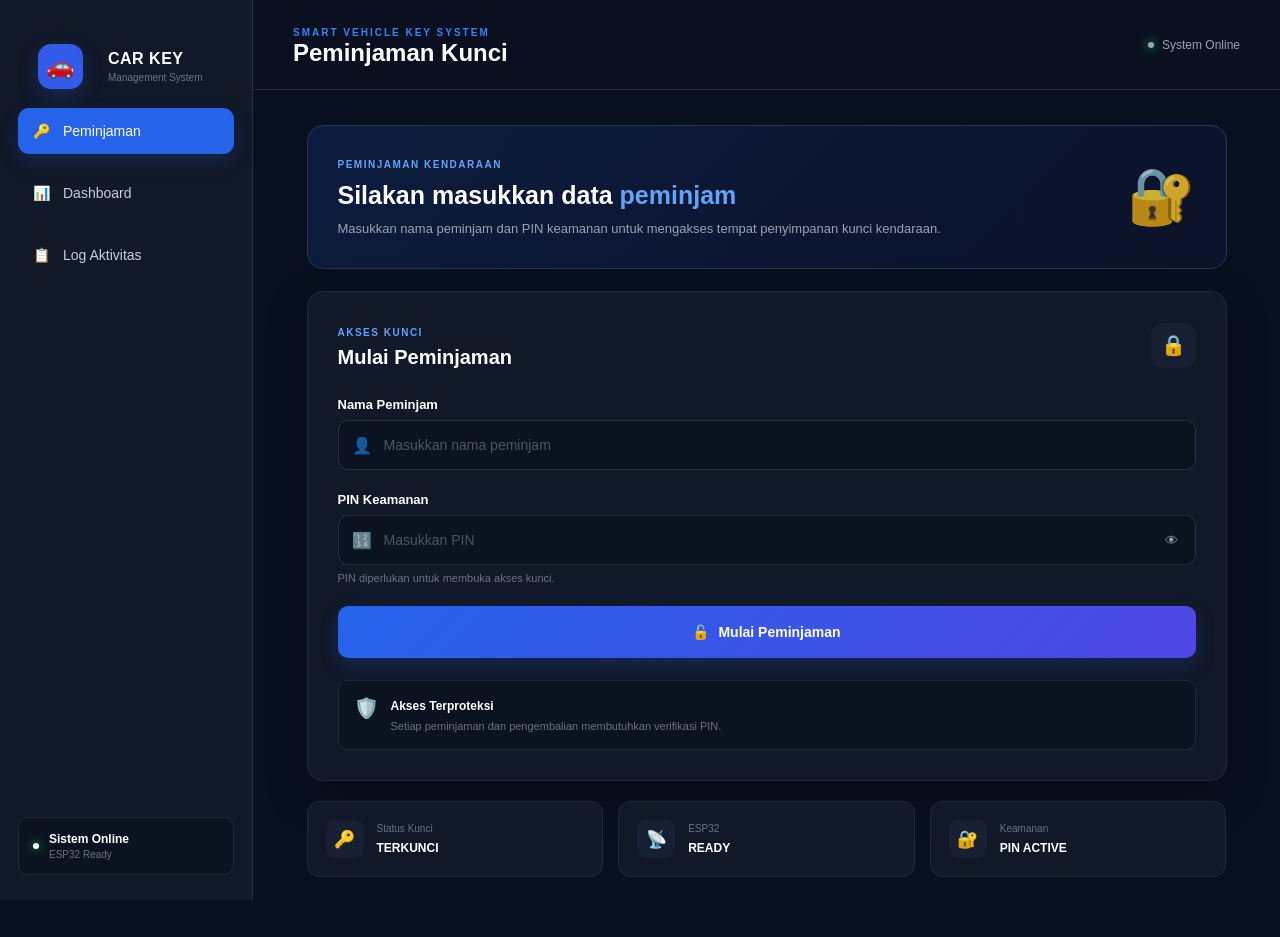
==== website/index.html @ c1d420bd "first kamaju" ====
<!DOCTYPE html>
<html lang="id">
<head>
    <meta charset="UTF-8">
    <meta name="viewport" content="width=device-width, initial-scale=1.0">

    <title>Car Key Management</title>

    <link rel="stylesheet" href="style.css">
</head>

<body>

    <!-- SIDEBAR -->
    <aside class="sidebar">

        <div class="brand">
            <div class="brand-icon">🚗</div>

            <div>
                <h2>CAR KEY</h2>
                <span>Management System</span>
            </div>
        </div>

        <nav class="menu">

            <a href="index.html" class="menu-item active">
                <span>🔑</span>
                <span>Peminjaman</span>
            </a>

            <a href="dashboard.html" class="menu-item">
                <span>📊</span>
                <span>Dashboard</span>
            </a>

            <a href="logs.html" class="menu-item">
                <span>📋</span>
                <span>Log Aktivitas</span>
            </a>

        </nav>

        <div class="sidebar-bottom">

            <div class="system-status">
                <span class="status-dot"></span>

                <div>
                    <strong>Sistem Online</strong>
                    <small>ESP32 Ready</small>
                </div>
            </div>

        </div>

    </aside>


    <!-- MAIN CONTENT -->
    <main class="main-content">

        <!-- TOP BAR -->
        <header class="topbar">

            <div>
                <span class="page-label">SMART VEHICLE KEY SYSTEM</span>
                <h1>Peminjaman Kunci</h1>
            </div>

            <div class="top-status">
                <span class="status-dot"></span>
                System Online
            </div>

        </header>


        <!-- CONTENT -->
        <section class="content">

            <!-- WELCOME -->
            <div class="welcome-card">

                <div class="welcome-text">

                    <span class="card-label">PEMINJAMAN KENDARAAN</span>

                    <h2>
                        Silakan masukkan data
                        <span>peminjam</span>
                    </h2>

                    <p>
                        Masukkan nama peminjam dan PIN keamanan
                        untuk mengakses tempat penyimpanan kunci kendaraan.
                    </p>

                </div>

                <div class="welcome-icon">
                    🔐
                </div>

            </div>


            <!-- FORM CARD -->
            <div class="loan-card">

                <div class="card-header">

                    <div>
                        <span class="card-label">AKSES KUNCI</span>
                        <h2>Mulai Peminjaman</h2>
                    </div>

                    <div class="lock-icon">
                        🔒
                    </div>

                </div>


                <form id="loanForm">

                    <!-- NAMA -->
                    <div class="form-group">

                        <label for="borrowerName">
                            Nama Peminjam
                        </label>

                        <div class="input-wrapper">

                            <span class="input-icon">
                                👤
                            </span>

                            <input
                                type="text"
                                id="borrowerName"
                                name="borrowerName"
                                placeholder="Masukkan nama peminjam"
                                autocomplete="off"
                                required
                            >

                        </div>

                    </div>


                    <!-- PIN -->
                    <div class="form-group">

                        <label for="pin">
                            PIN Keamanan
                        </label>

                        <div class="input-wrapper">

                            <span class="input-icon">
                                🔢
                            </span>

                            <input
                                type="password"
                                id="pin"
                                name="pin"
                                placeholder="Masukkan PIN"
                                inputmode="numeric"
                                maxlength="6"
                                autocomplete="off"
                                required
                            >

                            <button
                                type="button"
                                class="show-pin"
                                id="showPin"
                            >
                                👁
                            </button>

                        </div>

                        <small class="input-help">
                            PIN diperlukan untuk membuka akses kunci.
                        </small>

                    </div>


                    <!-- BUTTON -->
                    <button
                        type="submit"
                        class="btn-primary"
                        id="startLoanBtn"
                    >

                        <span>🔓</span>

                        <span>
                            Mulai Peminjaman
                        </span>

                    </button>

                </form>


                <!-- SECURITY INFO -->
                <div class="security-info">

                    <div class="security-icon">
                        🛡️
                    </div>

                    <div>

                        <strong>Akses Terproteksi</strong>

                        <p>
                            Setiap peminjaman dan pengembalian
                            membutuhkan verifikasi PIN.
                        </p>

                    </div>

                </div>

            </div>


            <!-- INFORMATION CARDS -->
            <div class="info-grid">

                <div class="info-card">

                    <div class="info-icon">
                        🔑
                    </div>

                    <div>
                        <span>Status Kunci</span>
                        <strong>TERKUNCI</strong>
                    </div>

                </div>


                <div class="info-card">

                    <div class="info-icon">
                        📡
                    </div>

                    <div>
                        <span>ESP32</span>
                        <strong>READY</strong>
                    </div>

                </div>


                <div class="info-card">

                    <div class="info-icon">
                        🔐
                    </div>

                    <div>
                        <span>Keamanan</span>
                        <strong>PIN ACTIVE</strong>
                    </div>

                </div>

            </div>

        </section>

    </main>


<script src="config.js"></script>
<script src="app.js"></script>

<script>

const pinInput = document.getElementById("pin");
const showPin = document.getElementById("showPin");

showPin.addEventListener("click", function () {

    if (pinInput.type === "password") {

        pinInput.type = "text";
        showPin.textContent = "🙈";

    } else {

        pinInput.type = "password";
        showPin.textContent = "👁";

    }

});

</script>

</body>
</html>
---- website/style.css ----
/* =========================================
   GLOBAL
========================================= */

* {
    margin: 0;
    padding: 0;
    box-sizing: border-box;
}

body {
    font-family: Arial, Helvetica, sans-serif;
    background: #0b1120;
    color: #e5e7eb;
    min-height: 100vh;
}


/* =========================================
   SIDEBAR
========================================= */

.sidebar {
    position: fixed;
    left: 0;
    top: 0;

    width: 260px;
    height: 100vh;

    background: #111827;

    border-right: 1px solid #1f2937;

    display: flex;
    flex-direction: column;

    padding: 25px 18px;

    z-index: 100;
}


/* BRAND */

.brand {
    display: flex;
    align-items: center;

    gap: 12px;

    padding: 5px 10px 30px;
}

.brand-icon {
    width: 45px;
    height: 45px;

    background: linear-gradient(
        135deg,
        #2563eb,
        #4f46e5
    );

    border-radius: 12px;

    display: flex;
    align-items: center;
    justify-content: center;

    font-size: 23px;

    box-shadow: 0 8px 25px rgba(37, 99, 235, 0.25);
}

.brand h2 {
    font-size: 16px;
    letter-spacing: 1px;
}

.brand span {
    display: block;

    font-size: 10px;

    color: #6b7280;

    margin-top: 3px;
}


/* MENU */

.menu {
    display: flex;
    flex-direction: column;

    gap: 8px;
}

.menu-item {
    display: flex;
    align-items: center;

    gap: 13px;

    padding: 13px 15px;

    border-radius: 10px;

    color: #9ca3af;

    text-decoration: none;

    font-size: 14px;

    transition: 0.2s;
}

.menu-item:hover {
    background: #1f2937;
    color: white;
}

.menu-item.active {
    background: linear-gradient(
        90deg,
        #1d4ed8,
        #2563eb
    );

    color: white;

    box-shadow: 0 8px 20px rgba(37, 99, 235, 0.18);
}


/* SIDEBAR BOTTOM */

.sidebar-bottom {
    margin-top: auto;
}

.system-status {
    display: flex;

    align-items: center;

    gap: 10px;

    padding: 14px;

    background: #0b1220;

    border: 1px solid #1f2937;

    border-radius: 10px;
}

.system-status strong {
    display: block;

    font-size: 12px;
}

.system-status small {
    display: block;

    margin-top: 3px;

    color: #6b7280;

    font-size: 10px;
}


/* =========================================
   STATUS DOT
========================================= */

.status-dot {
    width: 8px;
    height: 8px;

    border-radius: 50%;

    background: #22c55e;

    box-shadow: 0 0 10px #22c55e;

    display: inline-block;
}


/* =========================================
   MAIN
========================================= */

.main-content {
    margin-left: 260px;

    min-height: 100vh;
}


/* =========================================
   TOPBAR
========================================= */

.topbar {
    height: 90px;

    padding: 20px 40px;

    border-bottom: 1px solid #1f2937;

    display: flex;

    justify-content: space-between;

    align-items: center;

    background: rgba(11, 17, 32, 0.85);
}

.page-label {
    font-size: 10px;

    letter-spacing: 2px;

    color: #3b82f6;

    font-weight: bold;
}

.topbar h1 {
    font-size: 23px;

    margin-top: 5px;
}

.top-status {
    display: flex;

    align-items: center;

    gap: 8px;

    font-size: 12px;

    color: #9ca3af;
}


/* =========================================
   CONTENT
========================================= */

.content {
    max-width: 1000px;

    margin: auto;

    padding: 35px 40px 60px;
}


/* =========================================
   WELCOME CARD
========================================= */

.welcome-card {
    display: flex;

    justify-content: space-between;

    align-items: center;

    padding: 28px 30px;

    margin-bottom: 22px;

    border-radius: 16px;

    background:
        linear-gradient(
            135deg,
            rgba(37, 99, 235, 0.15),
            rgba(79, 70, 229, 0.05)
        );

    border: 1px solid #263554;
}

.card-label {
    color: #60a5fa;

    font-size: 10px;

    font-weight: bold;

    letter-spacing: 1.5px;
}

.welcome-card h2 {
    font-size: 25px;

    margin: 9px 0;
}

.welcome-card h2 span {
    color: #60a5fa;
}

.welcome-card p {
    max-width: 650px;

    color: #9ca3af;

    font-size: 13px;

    line-height: 1.6;
}

.welcome-icon {
    font-size: 55px;

    opacity: 0.8;
}


/* =========================================
   LOAN CARD
========================================= */

.loan-card {
    background: #111827;

    border: 1px solid #1f2937;

    border-radius: 16px;

    padding: 30px;

    box-shadow:
        0 15px 40px rgba(0, 0, 0, 0.25);
}

.card-header {
    display: flex;

    justify-content: space-between;

    align-items: center;

    margin-bottom: 28px;
}

.card-header h2 {
    margin-top: 6px;

    font-size: 20px;
}

.lock-icon {
    width: 45px;
    height: 45px;

    border-radius: 12px;

    background: #172033;

    display: flex;

    align-items: center;
    justify-content: center;

    font-size: 20px;
}


/* =========================================
   FORM
========================================= */

.form-group {
    margin-bottom: 22px;
}

.form-group label {
    display: block;

    font-size: 13px;

    font-weight: bold;

    margin-bottom: 8px;
}

.input-wrapper {
    position: relative;
}

.input-icon {
    position: absolute;

    left: 14px;

    top: 50%;

    transform: translateY(-50%);

    font-size: 16px;

    opacity: 0.7;
}

.input-wrapper input {
    width: 100%;

    height: 50px;

    background: #0b1220;

    border: 1px solid #263244;

    border-radius: 10px;

    color: white;

    font-size: 14px;

    padding: 0 45px;

    outline: none;

    transition: 0.2s;
}

.input-wrapper input:focus {
    border-color: #3b82f6;

    box-shadow:
        0 0 0 3px rgba(59, 130, 246, 0.1);
}

.input-wrapper input::placeholder {
    color: #4b5563;
}

.show-pin {
    position: absolute;

    right: 10px;

    top: 50%;

    transform: translateY(-50%);

    background: transparent;

    border: none;

    color: #9ca3af;

    cursor: pointer;

    padding: 8px;
}

.show-pin:hover {
    color: white;
}

.input-help {
    display: block;

    color: #6b7280;

    font-size: 11px;

    margin-top: 7px;
}


/* =========================================
   BUTTON
========================================= */

.btn-primary {
    width: 100%;

    height: 52px;

    border: none;

    border-radius: 10px;

    background: linear-gradient(
        135deg,
        #2563eb,
        #4f46e5
    );

    color: white;

    font-size: 14px;

    font-weight: bold;

    cursor: pointer;

    display: flex;

    align-items: center;

    justify-content: center;

    gap: 9px;

    transition: 0.2s;

    box-shadow:
        0 8px 20px rgba(37, 99, 235, 0.2);
}

.btn-primary:hover {
    transform: translateY(-1px);

    box-shadow:
        0 12px 25px rgba(37, 99, 235, 0.3);
}

.btn-primary:active {
    transform: translateY(0);
}


/* =========================================
   SECURITY
========================================= */

.security-info {
    margin-top: 22px;

    padding: 15px;

    border-radius: 10px;

    background: #0b1220;

    border: 1px solid #1f2937;

    display: flex;

    gap: 12px;

    align-items: flex-start;
}

.security-icon {
    font-size: 20px;
}

.security-info strong {
    font-size: 12px;
}

.security-info p {
    color: #6b7280;

    font-size: 11px;

    margin-top: 4px;

    line-height: 1.5;
}


/* =========================================
   INFO GRID
========================================= */

.info-grid {
    display: grid;

    grid-template-columns:
        repeat(3, 1fr);

    gap: 15px;

    margin-top: 20px;
}

.info-card {
    background: #111827;

    border: 1px solid #1f2937;

    border-radius: 12px;

    padding: 18px;

    display: flex;

    align-items: center;

    gap: 13px;
}

.info-icon {
    width: 38px;
    height: 38px;

    background: #172033;

    border-radius: 9px;

    display: flex;

    align-items: center;

    justify-content: center;

    font-size: 17px;
}

.info-card span {
    display: block;

    color: #6b7280;

    font-size: 10px;

    margin-bottom: 4px;
}

.info-card strong {
    font-size: 12px;
}


/* =========================================
   RESPONSIVE
========================================= */

@media (max-width: 800px) {

    .sidebar {
        width: 210px;
    }

    .main-content {
        margin-left: 210px;
    }

    .content {
        padding: 25px 20px;
    }

    .topbar {
        padding: 20px;
    }

    .info-grid {
        grid-template-columns: 1fr;
    }

}


@media (max-width: 600px) {

    .sidebar {
        position: relative;

        width: 100%;

        height: auto;

        border-right: none;

        border-bottom: 1px solid #1f2937;
    }

    .main-content {
        margin-left: 0;
    }

    .menu {
        flex-direction: row;

        overflow-x: auto;
    }

    .menu-item {
        white-space: nowrap;
    }

    .sidebar-bottom {
        display: none;
    }

    .topbar {
        height: auto;

        gap: 15px;

        align-items: flex-start;

        flex-direction: column;
    }

    .welcome-card {
        align-items: flex-start;
    }

    .welcome-icon {
        display: none;
    }

}

/* =================================
   DASHBOARD
================================= */

.dashboard-status-card {

    display: flex;

    justify-content: space-between;

    align-items: center;

    padding: 30px;

    margin-bottom: 20px;

    border-radius: 18px;

    background:
        linear-gradient(
            135deg,
            rgba(255,255,255,0.08),
            rgba(255,255,255,0.03)
        );

    border: 1px solid rgba(255,255,255,0.08);

}


.dashboard-status-card h2 {

    margin: 10px 0;

    font-size: 32px;

}


.dashboard-status-card p {

    margin: 0;

    opacity: 0.65;

}


.dashboard-lock-icon {

    font-size: 70px;

}


.control-buttons {

    display: flex;

    gap: 15px;

    margin-top: 20px;

}


.btn-secondary {

    padding: 14px 24px;

    border: 1px solid rgba(255,255,255,0.15);

    border-radius: 10px;

    background: rgba(255,255,255,0.06);

    color: white;

    cursor: pointer;

    font-size: 15px;

    font-weight: 600;

}


.btn-secondary:hover {

    background: rgba(255,255,255,0.12);

}


.btn-primary:disabled,
.btn-secondary:disabled {

    opacity: 0.5;

    cursor: not-allowed;

}


.control-message {

    margin-top: 18px;

    min-height: 24px;

    font-size: 14px;

}


.borrower-display {

    display: flex;

    align-items: center;

    gap: 15px;

    padding: 20px;

    border-radius: 12px;

    background: rgba(255,255,255,0.04);

}


.borrower-display span {

    font-size: 30px;

}


.borrower-display strong {

    font-size: 20px;

}


.status-dot.offline {

    background: #777;

}

/* ==========================================
   REDESIGN HALAMAN PENGEMBALIAN
   ========================================== */

.return-page {
    max-width: 1000px;
}


/* ==========================================
   HEADER
   ========================================== */

.return-header {
    display: flex;
    align-items: center;
    gap: 18px;

    margin-bottom: 25px;
}

.return-header-icon {
    width: 58px;
    height: 58px;

    display: flex;
    align-items: center;
    justify-content: center;

    border-radius: 15px;

    background: rgba(255, 255, 255, 0.07);

    font-size: 28px;
}

.return-header h2 {
    margin: 0 0 5px;

    font-size: 24px;
}

.return-header p {
    margin: 0;

    font-size: 14px;

    opacity: 0.6;

    line-height: 1.5;
}


/* ==========================================
   PEMINJAM AKTIF
   ========================================== */

.return-borrower-card {
    display: flex;
    align-items: center;

    gap: 16px;

    padding: 20px 22px;

    margin-bottom: 20px;

    border-radius: 15px;

    background: rgba(255, 255, 255, 0.04);

    border: 1px solid rgba(255, 255, 255, 0.08);
}

.return-borrower-icon {
    width: 48px;
    height: 48px;

    display: flex;
    align-items: center;
    justify-content: center;

    border-radius: 12px;

    background: rgba(255, 255, 255, 0.07);

    font-size: 22px;
}

.return-borrower-info {
    display: flex;
    flex-direction: column;

    gap: 5px;

    flex: 1;
}

.return-borrower-info span {
    font-size: 11px;

    letter-spacing: 0.8px;

    opacity: 0.5;
}

.return-borrower-info strong {
    font-size: 17px;
}

.borrower-status {
    padding: 7px 12px;

    border-radius: 20px;

    font-size: 11px;

    font-weight: 700;

    background: rgba(255, 255, 255, 0.07);
}


/* ==========================================
   PROCESS CARD
   ========================================== */

.return-process-card {
    padding: 28px;

    border-radius: 18px;

    background: rgba(255, 255, 255, 0.035);

    border: 1px solid rgba(255, 255, 255, 0.08);
}

.return-process-title {
    margin-bottom: 25px;
}

.section-label {
    display: block;

    margin-bottom: 6px;

    font-size: 11px;

    letter-spacing: 1px;

    opacity: 0.5;
}

.return-process-title h2 {
    margin: 0;

    font-size: 21px;
}


/* ==========================================
   STEP INDICATOR
   ========================================== */

.return-steps {
    display: flex;
    align-items: center;

    margin-bottom: 28px;
}

.return-step {
    display: flex;
    align-items: center;

    gap: 10px;

    opacity: 0.35;

    transition: 0.25s ease;
}

.return-step.active {
    opacity: 1;
}

.step-number {
    width: 34px;
    height: 34px;

    display: flex;
    align-items: center;
    justify-content: center;

    border-radius: 50%;

    background: rgba(255, 255, 255, 0.08);

    font-size: 13px;

    font-weight: 700;
}

.return-step.active .step-number {
    background: rgba(255, 255, 255, 0.18);
}

.step-info {
    display: flex;
    flex-direction: column;

    gap: 3px;
}

.step-info strong {
    font-size: 12px;
}

.step-info span {
    font-size: 10px;

    opacity: 0.55;
}

.step-line {
    flex: 1;

    height: 1px;

    margin: 0 14px;

    background: rgba(255, 255, 255, 0.12);
}


/* ==========================================
   INSTRUKSI
   ========================================== */

.return-instruction {
    display: flex;

    gap: 14px;

    padding: 17px;

    margin-bottom: 25px;

    border-radius: 13px;

    background: rgba(255, 255, 255, 0.035);

    border: 1px solid rgba(255, 255, 255, 0.07);
}

.instruction-icon {
    width: 40px;
    height: 40px;

    flex-shrink: 0;

    display: flex;
    align-items: center;
    justify-content: center;

    border-radius: 10px;

    background: rgba(255, 255, 255, 0.07);

    font-size: 19px;
}

.return-instruction strong {
    display: block;

    margin-bottom: 5px;

    font-size: 13px;
}

.return-instruction p {
    margin: 0;

    font-size: 12px;

    line-height: 1.6;

    opacity: 0.6;
}


/* ==========================================
   PIN
   ========================================== */

.return-pin-group {
    display: flex;

    flex-direction: column;

    gap: 8px;

    margin-bottom: 18px;
}

.return-pin-group label {
    font-size: 12px;

    font-weight: 700;

    letter-spacing: 0.5px;
}

.return-pin-group input {
    width: 100%;

    box-sizing: border-box;

    padding: 14px 16px;

    border-radius: 11px;

    border: 1px solid rgba(255, 255, 255, 0.12);

    background: rgba(255, 255, 255, 0.045);

    color: inherit;

    font-size: 16px;

    outline: none;

    transition: 0.2s ease;
}

.return-pin-group input:focus {
    border-color: rgba(255, 255, 255, 0.35);

    background: rgba(255, 255, 255, 0.06);
}


/* ==========================================
   BUTTON
   ========================================== */

.return-button {
    width: 100%;

    padding: 15px 20px;

    border-radius: 11px;

    font-size: 13px;

    font-weight: 700;

    letter-spacing: 0.3px;

    cursor: pointer;

    transition: 0.2s ease;
}

.return-button:disabled {
    opacity: 0.5;

    cursor: not-allowed;
}

#finishReturnBtn {
    margin-top: 10px;
}


/* ==========================================
   MESSAGE
   ========================================== */

#returnMessage {
    margin-top: 16px;

    padding: 12px;

    border-radius: 10px;

    text-align: center;

    font-size: 12px;

    line-height: 1.5;
}


/* ==========================================
   MOBILE
   ========================================== */

@media (max-width: 768px) {

    .return-header {
        align-items: flex-start;
    }

    .return-header h2 {
        font-size: 20px;
    }

    .return-process-card {
        padding: 20px;
    }

    .return-steps {
        align-items: flex-start;
    }

    .return-step {
        flex-direction: column;
        text-align: center;
    }

    .step-line {
        margin-top: 16px;
    }

    .step-info span {
        display: none;
    }

    .borrower-status {
        display: none;
    }

}

/* =========================================================
   SMART VEHICLE KEY SYSTEM
   LOG AKTIVITAS
   ========================================================= */


/* =========================================================
   RESET DASAR
   ========================================================= */

* {
    box-sizing: border-box;
}

html,
body {
    margin: 0;
    padding: 0;
    min-height: 100%;
}


/* =========================================================
   BODY
   ========================================================= */

body {
    background: #080f1f;
    color: #ffffff;
    font-family: Arial, Helvetica, sans-serif;
}


/* =========================================================
   SIDEBAR
   ========================================================= */

.sidebar {
    position: fixed;
    left: 0;
    top: 0;

    width: 253px;
    height: 100vh;

    background: #111827;

    border-right: 1px solid #253047;

    display: flex;
    flex-direction: column;

    z-index: 1000;
}


/* =========================================================
   BRAND
   ========================================================= */

.brand {
    display: flex;
    align-items: center;

    padding: 19px 20px;

    min-height: 78px;
}


.brand-icon {
    width: 45px;
    height: 45px;

    background: #315be8;

    border-radius: 13px;

    display: flex;
    align-items: center;
    justify-content: center;

    font-size: 23px;

    margin-right: 13px;

    box-shadow: 0 7px 20px rgba(37, 99, 235, 0.25);
}


.brand h2 {
    margin: 0;

    font-size: 16px;

    letter-spacing: 0.5px;

    color: #ffffff;
}


.brand span {
    display: block;

    margin-top: 4px;

    font-size: 10px;

    color: #66758f;
}


/* =========================================================
   SIDEBAR MENU
   ========================================================= */

.sidebar-menu {
    padding: 15px 11px;
}


.menu-item {
    display: flex;
    align-items: center;

    height: 46px;

    padding: 0 15px;

    margin-bottom: 8px;

    border-radius: 11px;

    color: #c6cedd;

    text-decoration: none;

    font-size: 14px;

    transition:
        background 0.2s ease,
        color 0.2s ease;
}


.menu-item:hover {
    background: #18243a;

    color: #ffffff;
}


.menu-item.active {
    background: #2563eb;

    color: #ffffff;

    box-shadow:
        0 8px 20px rgba(37, 99, 235, 0.18);
}


.menu-icon {
    width: 27px;

    font-size: 15px;

    text-align: center;

    margin-right: 5px;
}


/* =========================================================
   SIDEBAR STATUS
   ========================================================= */

.sidebar-status {
    margin-top: auto;

    margin-left: 11px;
    margin-right: 18px;
    margin-bottom: 25px;

    min-height: 58px;

    border: 1px solid #26334a;

    border-radius: 10px;

    background: #0c1424;

    display: flex;
    align-items: center;

    padding: 12px 13px;
}


.status-indicator {
    width: 8px;
    height: 8px;

    border-radius: 50%;

    background: #22c55e;

    margin-right: 10px;

    box-shadow:
        0 0 8px rgba(34, 197, 94, 0.65);
}


.sidebar-status strong {
    display: block;

    font-size: 11px;

    color: #ffffff;
}


.sidebar-status small {
    display: block;

    margin-top: 3px;

    font-size: 9px;

    color: #71809c;
}


/* =========================================================
   MAIN CONTENT
   ========================================================= */

.main-content {
    margin-left: 253px;

    min-height: 100vh;

    background: #080f1f;
}


/* =========================================================
   TOPBAR
   ========================================================= */

.topbar {
    min-height: 79px;

    padding: 14px 40px;

    border-bottom: 1px solid #202b40;

    display: flex;

    align-items: center;

    justify-content: space-between;
}


.system-label {
    color: #3b82f6;

    font-size: 9px;

    font-weight: 700;

    letter-spacing: 3px;

    margin-bottom: 5px;
}


.topbar h1 {
    margin: 0;

    font-size: 24px;

    line-height: 1.1;

    color: #ffffff;
}


.system-online {
    display: flex;

    align-items: center;

    gap: 8px;

    color: #b8c2d4;

    font-size: 12px;
}


.system-online span {
    width: 8px;
    height: 8px;

    border-radius: 50%;

    background: #22c55e;

    box-shadow:
        0 0 8px rgba(34, 197, 94, 0.75);
}


/* =========================================================
   LOG CONTAINER
   ========================================================= */

.logs-container {
    padding: 35px 86px 50px 86px;
}


/* =========================================================
   LOG CARD
   ========================================================= */

.logs-card {
    width: 100%;

    background: #111827;

    border: 1px solid #253452;

    border-radius: 18px;

    padding: 28px;

    box-shadow:
        0 10px 30px rgba(0, 0, 0, 0.15);
}


/* =========================================================
   LOG HEADER
   ========================================================= */

.logs-header {
    display: flex;

    align-items: center;

    justify-content: space-between;

    gap: 20px;

    margin-bottom: 25px;
}


.logs-title-small {
    color: #3b82f6;

    font-size: 10px;

    font-weight: 700;

    letter-spacing: 2px;

    margin-bottom: 8px;
}


.logs-title {
    margin: 0;

    font-size: 23px;

    color: #ffffff;
}


.logs-subtitle {
    margin: 8px 0 0 0;

    color: #71809c;

    font-size: 12px;

    line-height: 1.5;
}


/* =========================================================
   REFRESH BUTTON
   ========================================================= */

.refresh-btn {
    border: 0;

    outline: none;

    background: #2563eb;

    color: #ffffff;

    border-radius: 9px;

    padding: 11px 17px;

    font-size: 12px;

    font-weight: 700;

    cursor: pointer;

    white-space: nowrap;

    transition:
        transform 0.15s ease,
        opacity 0.15s ease;
}


.refresh-btn:hover {
    opacity: 0.9;

    transform: translateY(-1px);
}


.refresh-btn:active {
    transform: translateY(0);
}


.refresh-btn:disabled {
    opacity: 0.6;

    cursor: wait;

    transform: none;
}


/* =========================================================
   TABLE WRAPPER
   ========================================================= */

.table-wrapper {
    width: 100%;

    overflow-x: auto;

    border: 1px solid #253452;

    border-radius: 12px;

    background: #0c1424;
}


/* =========================================================
   TABLE
   ========================================================= */

.activity-table {
    width: 100%;

    min-width: 760px;

    border-collapse: collapse;
}


.activity-table thead {
    background: #172033;
}


.activity-table th {
    padding: 15px 16px;

    text-align: left;

    color: #7ea9ff;

    font-size: 10px;

    font-weight: 700;

    letter-spacing: 1px;

    text-transform: uppercase;

    white-space: nowrap;
}


.activity-table td {
    padding: 15px 16px;

    border-top: 1px solid #202d45;

    color: #d9e1ef;

    font-size: 12px;

    white-space: nowrap;
}


.activity-table tbody tr {
    transition: background 0.15s ease;
}


.activity-table tbody tr:hover {
    background: #141e31;
}


/* =========================================================
   LOAN ID
   ========================================================= */

.activity-table td strong {
    color: #ffffff;

    font-weight: 700;
}


/* =========================================================
   ACTIVITY BADGE
   ========================================================= */

.activity-badge {
    display: inline-flex;

    align-items: center;

    padding: 6px 10px;

    border-radius: 7px;

    background: rgba(59, 130, 246, 0.12);

    color: #60a5fa;

    font-size: 10px;

    font-weight: 700;

    letter-spacing: 0.3px;
}


/* =========================================================
   STATUS BADGE
   ========================================================= */

.status-badge {
    display: inline-flex;

    align-items: center;

    gap: 7px;

    padding: 6px 10px;

    border-radius: 20px;

    font-size: 10px;

    font-weight: 700;
}


.status-success {
    background: rgba(34, 197, 94, 0.12);

    color: #4ade80;
}


.status-failed {
    background: rgba(239, 68, 68, 0.12);

    color: #f87171;
}


.status-dot {
    width: 6px;
    height: 6px;

    border-radius: 50%;

    background: currentColor;
}


/* =========================================================
   LOADING
   ========================================================= */

.loading {
    padding: 40px !important;

    text-align: center !important;

    color: #71809c !important;
}


/* =========================================================
   EMPTY / ERROR
   ========================================================= */

.empty-row {
    padding: 40px !important;

    text-align: center !important;

    color: #66758f !important;

    line-height: 1.7;
}


.empty-row small {
    color: #52617a;
}


/* =========================================================
   SCROLLBAR
   ========================================================= */

.table-wrapper::-webkit-scrollbar {
    height: 7px;
}


.table-wrapper::-webkit-scrollbar-track {
    background: #0b1220;
}


.table-wrapper::-webkit-scrollbar-thumb {
    background: #293751;

    border-radius: 10px;
}


.table-wrapper::-webkit-scrollbar-thumb:hover {
    background: #3a4b6a;
}


/* =========================================================
   RESPONSIVE
   ========================================================= */

@media (max-width: 1000px) {

    .sidebar {
        width: 220px;
    }

    .main-content {
        margin-left: 220px;
    }

    .logs-container {
        padding: 30px;
    }

}


@media (max-width: 760px) {

    .sidebar {
        position: relative;

        width: 100%;

        height: auto;

        border-right: none;

        border-bottom: 1px solid #253047;
    }


    .sidebar-menu {
        display: flex;

        overflow-x: auto;

        padding: 10px;
    }


    .menu-item {
        flex: 0 0 auto;

        margin-right: 5px;

        margin-bottom: 0;
    }


    .sidebar-status {
        display: none;
    }


    .main-content {
        margin-left: 0;
    }


    .topbar {
        padding: 18px 22px;
    }


    .logs-container {
        padding: 22px;
    }


    .logs-header {
        align-items: flex-start;

        flex-direction: column;
    }

}
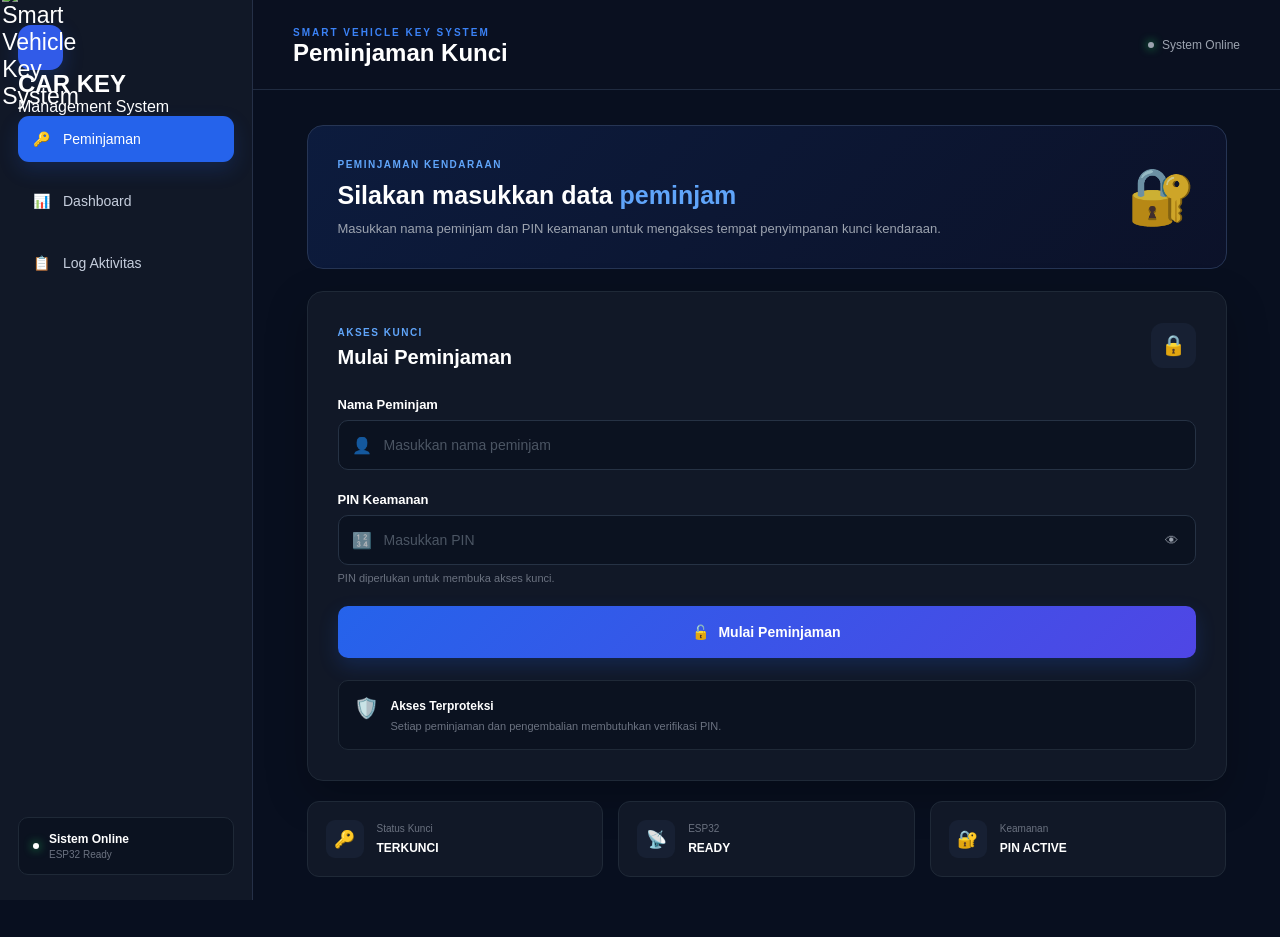
==== commit dde95578: "Update index.html" ====
--- a/website/index.html
+++ b/website/index.html
@@ -14,10 +14,10 @@
     <!-- SIDEBAR -->
     <aside class="sidebar">
 
-        <div class="brand">
-            <div class="brand-icon">🚗</div>
-
-            <div>
+        <div class="brand-icon">
+    <img src="assets/logo.png" alt="Smart Vehicle Key System">
+        </div>
+        
                 <h2>CAR KEY</h2>
                 <span>Management System</span>
             </div>
@@ -312,4 +312,4 @@
 </script>
 
 </body>
-</html>+</html>
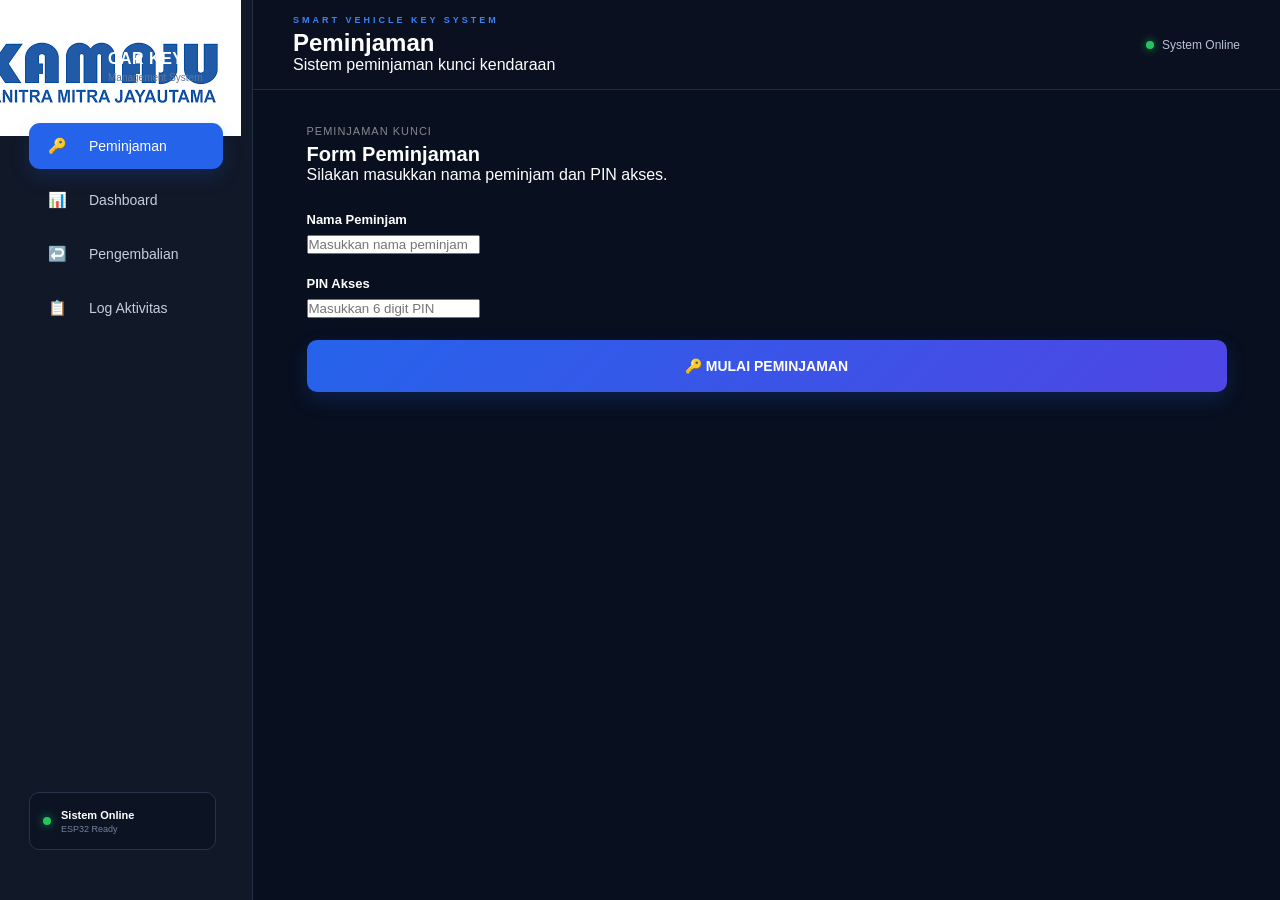
==== commit 7c317455: "Update index.html" ====
--- a/website/index.html
+++ b/website/index.html
@@ -1,315 +1,319 @@
 <!DOCTYPE html>
 <html lang="id">
+
 <head>
+
     <meta charset="UTF-8">
-    <meta name="viewport" content="width=device-width, initial-scale=1.0">
-
-    <title>Car Key Management</title>
-
-    <link rel="stylesheet" href="style.css">
+
+    <meta
+        name="viewport"
+        content="width=device-width, initial-scale=1.0"
+    >
+
+    <title>Peminjaman - CAR KEY</title>
+
+    <!-- FAVICON -->
+    <link
+        rel="icon"
+        type="image/png"
+        href="assets/logo.png"
+    >
+
+    <!-- CSS -->
+    <link
+        rel="stylesheet"
+        href="style.css"
+    >
+
 </head>
 
+
 <body>
 
-    <!-- SIDEBAR -->
-    <aside class="sidebar">
+
+<!-- ==========================================
+     SIDEBAR
+========================================== -->
+
+<aside class="sidebar">
+
+    <!-- BRAND -->
+    <div class="brand">
 
         <div class="brand-icon">
-    <img src="assets/logo.png" alt="Smart Vehicle Key System">
-        </div>
-        
-                <h2>CAR KEY</h2>
-                <span>Management System</span>
+
+            <img
+                src="assets/logo.png"
+                alt="Smart Vehicle Key System"
+            >
+
+        </div>
+
+
+        <div>
+
+            <h2>CAR KEY</h2>
+
+            <span>
+                Management System
+            </span>
+
+        </div>
+
+    </div>
+
+
+    <!-- MENU -->
+    <nav class="sidebar-menu">
+
+
+        <!-- PEMINJAMAN -->
+        <a
+            href="index.html"
+            class="menu-item active"
+        >
+
+            <span class="menu-icon">
+                🔑
+            </span>
+
+            <span>
+                Peminjaman
+            </span>
+
+        </a>
+
+
+        <!-- DASHBOARD -->
+        <a
+            href="dashboard.html"
+            class="menu-item"
+        >
+
+            <span class="menu-icon">
+                📊
+            </span>
+
+            <span>
+                Dashboard
+            </span>
+
+        </a>
+
+
+        <!-- PENGEMBALIAN -->
+        <a
+            href="pengembalian.html"
+            class="menu-item"
+        >
+
+            <span class="menu-icon">
+                ↩️
+            </span>
+
+            <span>
+                Pengembalian
+            </span>
+
+        </a>
+
+
+        <!-- LOG AKTIVITAS -->
+        <a
+            href="logs.html"
+            class="menu-item"
+        >
+
+            <span class="menu-icon">
+                📋
+            </span>
+
+            <span>
+                Log Aktivitas
+            </span>
+
+        </a>
+
+
+    </nav>
+
+
+    <!-- SYSTEM STATUS -->
+    <div class="sidebar-status">
+
+        <div class="status-indicator"></div>
+
+        <div>
+
+            <strong>
+                Sistem Online
+            </strong>
+
+            <small>
+                ESP32 Ready
+            </small>
+
+        </div>
+
+    </div>
+
+
+</aside>
+
+
+
+<!-- ==========================================
+     MAIN CONTENT
+========================================== -->
+
+<main class="main-content">
+
+
+    <!-- TOPBAR -->
+
+    <header class="topbar">
+
+        <div>
+
+            <div class="system-label">
+                SMART VEHICLE KEY SYSTEM
             </div>
-        </div>
-
-        <nav class="menu">
-
-            <a href="index.html" class="menu-item active">
-                <span>🔑</span>
-                <span>Peminjaman</span>
-            </a>
-
-            <a href="dashboard.html" class="menu-item">
-                <span>📊</span>
-                <span>Dashboard</span>
-            </a>
-
-            <a href="logs.html" class="menu-item">
-                <span>📋</span>
-                <span>Log Aktivitas</span>
-            </a>
-
-        </nav>
-
-        <div class="sidebar-bottom">
-
-            <div class="system-status">
-                <span class="status-dot"></span>
+
+            <h1>
+                Peminjaman
+            </h1>
+
+            <p>
+                Sistem peminjaman kunci kendaraan
+            </p>
+
+        </div>
+
+
+        <div class="system-online">
+
+            <span></span>
+
+            System Online
+
+        </div>
+
+    </header>
+
+
+
+    <!-- CONTENT -->
+
+    <section class="content">
+
+
+        <div class="card">
+
+
+            <div class="card-header">
 
                 <div>
-                    <strong>Sistem Online</strong>
-                    <small>ESP32 Ready</small>
+
+                    <span class="section-label">
+                        PEMINJAMAN KUNCI
+                    </span>
+
+                    <h2>
+                        Form Peminjaman
+                    </h2>
+
+                    <p>
+                        Silakan masukkan nama peminjam
+                        dan PIN akses.
+                    </p>
+
                 </div>
+
             </div>
 
-        </div>
-
-    </aside>
-
-
-    <!-- MAIN CONTENT -->
-    <main class="main-content">
-
-        <!-- TOP BAR -->
-        <header class="topbar">
-
-            <div>
-                <span class="page-label">SMART VEHICLE KEY SYSTEM</span>
-                <h1>Peminjaman Kunci</h1>
-            </div>
-
-            <div class="top-status">
-                <span class="status-dot"></span>
-                System Online
-            </div>
-
-        </header>
-
-
-        <!-- CONTENT -->
-        <section class="content">
-
-            <!-- WELCOME -->
-            <div class="welcome-card">
-
-                <div class="welcome-text">
-
-                    <span class="card-label">PEMINJAMAN KENDARAAN</span>
-
-                    <h2>
-                        Silakan masukkan data
-                        <span>peminjam</span>
-                    </h2>
-
-                    <p>
-                        Masukkan nama peminjam dan PIN keamanan
-                        untuk mengakses tempat penyimpanan kunci kendaraan.
-                    </p>
+
+
+            <!-- FORM -->
+
+            <form id="loanForm">
+
+
+                <!-- NAMA -->
+
+                <div class="form-group">
+
+                    <label for="borrowerName">
+                        Nama Peminjam
+                    </label>
+
+                    <input
+                        type="text"
+                        id="borrowerName"
+                        placeholder="Masukkan nama peminjam"
+                        autocomplete="name"
+                        required
+                    >
 
                 </div>
 
-                <div class="welcome-icon">
-                    🔐
+
+
+                <!-- PIN -->
+
+                <div class="form-group">
+
+                    <label for="pin">
+                        PIN Akses
+                    </label>
+
+                    <input
+                        type="password"
+                        id="pin"
+                        maxlength="6"
+                        inputmode="numeric"
+                        placeholder="Masukkan 6 digit PIN"
+                        autocomplete="off"
+                        required
+                    >
+
                 </div>
 
-            </div>
-
-
-            <!-- FORM CARD -->
-            <div class="loan-card">
-
-                <div class="card-header">
-
-                    <div>
-                        <span class="card-label">AKSES KUNCI</span>
-                        <h2>Mulai Peminjaman</h2>
-                    </div>
-
-                    <div class="lock-icon">
-                        🔒
-                    </div>
-
-                </div>
-
-
-                <form id="loanForm">
-
-                    <!-- NAMA -->
-                    <div class="form-group">
-
-                        <label for="borrowerName">
-                            Nama Peminjam
-                        </label>
-
-                        <div class="input-wrapper">
-
-                            <span class="input-icon">
-                                👤
-                            </span>
-
-                            <input
-                                type="text"
-                                id="borrowerName"
-                                name="borrowerName"
-                                placeholder="Masukkan nama peminjam"
-                                autocomplete="off"
-                                required
-                            >
-
-                        </div>
-
-                    </div>
-
-
-                    <!-- PIN -->
-                    <div class="form-group">
-
-                        <label for="pin">
-                            PIN Keamanan
-                        </label>
-
-                        <div class="input-wrapper">
-
-                            <span class="input-icon">
-                                🔢
-                            </span>
-
-                            <input
-                                type="password"
-                                id="pin"
-                                name="pin"
-                                placeholder="Masukkan PIN"
-                                inputmode="numeric"
-                                maxlength="6"
-                                autocomplete="off"
-                                required
-                            >
-
-                            <button
-                                type="button"
-                                class="show-pin"
-                                id="showPin"
-                            >
-                                👁
-                            </button>
-
-                        </div>
-
-                        <small class="input-help">
-                            PIN diperlukan untuk membuka akses kunci.
-                        </small>
-
-                    </div>
-
-
-                    <!-- BUTTON -->
-                    <button
-                        type="submit"
-                        class="btn-primary"
-                        id="startLoanBtn"
-                    >
-
-                        <span>🔓</span>
-
-                        <span>
-                            Mulai Peminjaman
-                        </span>
-
-                    </button>
-
-                </form>
-
-
-                <!-- SECURITY INFO -->
-                <div class="security-info">
-
-                    <div class="security-icon">
-                        🛡️
-                    </div>
-
-                    <div>
-
-                        <strong>Akses Terproteksi</strong>
-
-                        <p>
-                            Setiap peminjaman dan pengembalian
-                            membutuhkan verifikasi PIN.
-                        </p>
-
-                    </div>
-
-                </div>
-
-            </div>
-
-
-            <!-- INFORMATION CARDS -->
-            <div class="info-grid">
-
-                <div class="info-card">
-
-                    <div class="info-icon">
-                        🔑
-                    </div>
-
-                    <div>
-                        <span>Status Kunci</span>
-                        <strong>TERKUNCI</strong>
-                    </div>
-
-                </div>
-
-
-                <div class="info-card">
-
-                    <div class="info-icon">
-                        📡
-                    </div>
-
-                    <div>
-                        <span>ESP32</span>
-                        <strong>READY</strong>
-                    </div>
-
-                </div>
-
-
-                <div class="info-card">
-
-                    <div class="info-icon">
-                        🔐
-                    </div>
-
-                    <div>
-                        <span>Keamanan</span>
-                        <strong>PIN ACTIVE</strong>
-                    </div>
-
-                </div>
-
-            </div>
-
-        </section>
-
-    </main>
-
+
+
+                <!-- BUTTON -->
+
+                <button
+                    type="submit"
+                    class="btn-primary"
+                >
+
+                    🔑
+
+                    MULAI PEMINJAMAN
+
+                </button>
+
+
+            </form>
+
+
+        </div>
+
+
+    </section>
+
+
+</main>
+
+
+
+<!-- JAVASCRIPT -->
 
 <script src="config.js"></script>
+
 <script src="app.js"></script>
 
-<script>
-
-const pinInput = document.getElementById("pin");
-const showPin = document.getElementById("showPin");
-
-showPin.addEventListener("click", function () {
-
-    if (pinInput.type === "password") {
-
-        pinInput.type = "text";
-        showPin.textContent = "🙈";
-
-    } else {
-
-        pinInput.type = "password";
-        showPin.textContent = "👁";
-
-    }
-
-});
-
-</script>
 
 </body>
+
 </html>
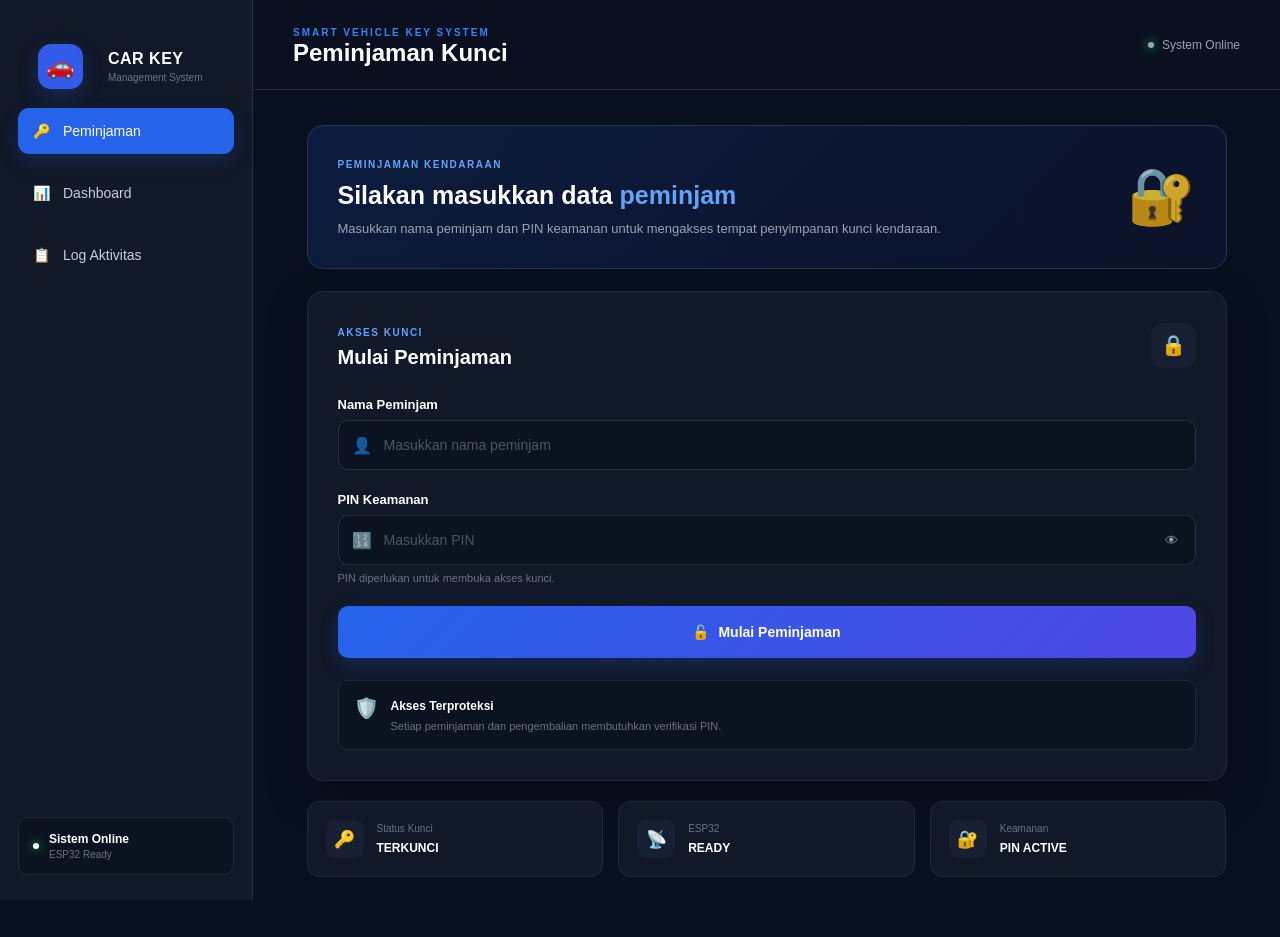
==== commit 5b9f1a17: "Update index.html" ====
--- a/website/index.html
+++ b/website/index.html
@@ -1,319 +1,315 @@
 <!DOCTYPE html>
 <html lang="id">
-
 <head>
-
     <meta charset="UTF-8">
-
-    <meta
-        name="viewport"
-        content="width=device-width, initial-scale=1.0"
-    >
-
-    <title>Peminjaman - CAR KEY</title>
-
-    <!-- FAVICON -->
-    <link
-        rel="icon"
-        type="image/png"
-        href="assets/logo.png"
-    >
-
-    <!-- CSS -->
-    <link
-        rel="stylesheet"
-        href="style.css"
-    >
-
+    <meta name="viewport" content="width=device-width, initial-scale=1.0">
+
+    <title>Car Key Management</title>
+
+    <link rel="stylesheet" href="style.css">
 </head>
 
-
 <body>
 
-
-<!-- ==========================================
-     SIDEBAR
-========================================== -->
-
-<aside class="sidebar">
-
-    <!-- BRAND -->
-    <div class="brand">
-
-        <div class="brand-icon">
-
-            <img
-                src="assets/logo.png"
-                alt="Smart Vehicle Key System"
-            >
-
+    <!-- SIDEBAR -->
+    <aside class="sidebar">
+
+        <div class="brand">
+            <div class="brand-icon">🚗</div>
+
+            <div>
+                <h2>CAR KEY</h2>
+                <span>Management System</span>
+            </div>
         </div>
 
-
-        <div>
-
-            <h2>CAR KEY</h2>
-
-            <span>
-                Management System
-            </span>
+        <nav class="menu">
+
+            <a href="index.html" class="menu-item active">
+                <span>🔑</span>
+                <span>Peminjaman</span>
+            </a>
+
+            <a href="dashboard.html" class="menu-item">
+                <span>📊</span>
+                <span>Dashboard</span>
+            </a>
+
+            <a href="logs.html" class="menu-item">
+                <span>📋</span>
+                <span>Log Aktivitas</span>
+            </a>
+
+        </nav>
+
+        <div class="sidebar-bottom">
+
+            <div class="system-status">
+                <span class="status-dot"></span>
+
+                <div>
+                    <strong>Sistem Online</strong>
+                    <small>ESP32 Ready</small>
+                </div>
+            </div>
 
         </div>
 
-    </div>
-
-
-    <!-- MENU -->
-    <nav class="sidebar-menu">
-
-
-        <!-- PEMINJAMAN -->
-        <a
-            href="index.html"
-            class="menu-item active"
-        >
-
-            <span class="menu-icon">
-                🔑
-            </span>
-
-            <span>
-                Peminjaman
-            </span>
-
-        </a>
-
-
-        <!-- DASHBOARD -->
-        <a
-            href="dashboard.html"
-            class="menu-item"
-        >
-
-            <span class="menu-icon">
-                📊
-            </span>
-
-            <span>
-                Dashboard
-            </span>
-
-        </a>
-
-
-        <!-- PENGEMBALIAN -->
-        <a
-            href="pengembalian.html"
-            class="menu-item"
-        >
-
-            <span class="menu-icon">
-                ↩️
-            </span>
-
-            <span>
-                Pengembalian
-            </span>
-
-        </a>
-
-
-        <!-- LOG AKTIVITAS -->
-        <a
-            href="logs.html"
-            class="menu-item"
-        >
-
-            <span class="menu-icon">
-                📋
-            </span>
-
-            <span>
-                Log Aktivitas
-            </span>
-
-        </a>
-
-
-    </nav>
-
-
-    <!-- SYSTEM STATUS -->
-    <div class="sidebar-status">
-
-        <div class="status-indicator"></div>
-
-        <div>
-
-            <strong>
-                Sistem Online
-            </strong>
-
-            <small>
-                ESP32 Ready
-            </small>
-
-        </div>
-
-    </div>
-
-
-</aside>
-
-
-
-<!-- ==========================================
-     MAIN CONTENT
-========================================== -->
-
-<main class="main-content">
-
-
-    <!-- TOPBAR -->
-
-    <header class="topbar">
-
-        <div>
-
-            <div class="system-label">
-                SMART VEHICLE KEY SYSTEM
-            </div>
-
-            <h1>
-                Peminjaman
-            </h1>
-
-            <p>
-                Sistem peminjaman kunci kendaraan
-            </p>
-
-        </div>
-
-
-        <div class="system-online">
-
-            <span></span>
-
-            System Online
-
-        </div>
-
-    </header>
-
-
-
-    <!-- CONTENT -->
-
-    <section class="content">
-
-
-        <div class="card">
-
-
-            <div class="card-header">
-
-                <div>
-
-                    <span class="section-label">
-                        PEMINJAMAN KUNCI
-                    </span>
+    </aside>
+
+
+    <!-- MAIN CONTENT -->
+    <main class="main-content">
+
+        <!-- TOP BAR -->
+        <header class="topbar">
+
+            <div>
+                <span class="page-label">SMART VEHICLE KEY SYSTEM</span>
+                <h1>Peminjaman Kunci</h1>
+            </div>
+
+            <div class="top-status">
+                <span class="status-dot"></span>
+                System Online
+            </div>
+
+        </header>
+
+
+        <!-- CONTENT -->
+        <section class="content">
+
+            <!-- WELCOME -->
+            <div class="welcome-card">
+
+                <div class="welcome-text">
+
+                    <span class="card-label">PEMINJAMAN KENDARAAN</span>
 
                     <h2>
-                        Form Peminjaman
+                        Silakan masukkan data
+                        <span>peminjam</span>
                     </h2>
 
                     <p>
-                        Silakan masukkan nama peminjam
-                        dan PIN akses.
+                        Masukkan nama peminjam dan PIN keamanan
+                        untuk mengakses tempat penyimpanan kunci kendaraan.
                     </p>
 
                 </div>
 
-            </div>
-
-
-
-            <!-- FORM -->
-
-            <form id="loanForm">
-
-
-                <!-- NAMA -->
-
-                <div class="form-group">
-
-                    <label for="borrowerName">
-                        Nama Peminjam
-                    </label>
-
-                    <input
-                        type="text"
-                        id="borrowerName"
-                        placeholder="Masukkan nama peminjam"
-                        autocomplete="name"
-                        required
+                <div class="welcome-icon">
+                    🔐
+                </div>
+
+            </div>
+
+
+            <!-- FORM CARD -->
+            <div class="loan-card">
+
+                <div class="card-header">
+
+                    <div>
+                        <span class="card-label">AKSES KUNCI</span>
+                        <h2>Mulai Peminjaman</h2>
+                    </div>
+
+                    <div class="lock-icon">
+                        🔒
+                    </div>
+
+                </div>
+
+
+                <form id="loanForm">
+
+                    <!-- NAMA -->
+                    <div class="form-group">
+
+                        <label for="borrowerName">
+                            Nama Peminjam
+                        </label>
+
+                        <div class="input-wrapper">
+
+                            <span class="input-icon">
+                                👤
+                            </span>
+
+                            <input
+                                type="text"
+                                id="borrowerName"
+                                name="borrowerName"
+                                placeholder="Masukkan nama peminjam"
+                                autocomplete="off"
+                                required
+                            >
+
+                        </div>
+
+                    </div>
+
+
+                    <!-- PIN -->
+                    <div class="form-group">
+
+                        <label for="pin">
+                            PIN Keamanan
+                        </label>
+
+                        <div class="input-wrapper">
+
+                            <span class="input-icon">
+                                🔢
+                            </span>
+
+                            <input
+                                type="password"
+                                id="pin"
+                                name="pin"
+                                placeholder="Masukkan PIN"
+                                inputmode="numeric"
+                                maxlength="6"
+                                autocomplete="off"
+                                required
+                            >
+
+                            <button
+                                type="button"
+                                class="show-pin"
+                                id="showPin"
+                            >
+                                👁
+                            </button>
+
+                        </div>
+
+                        <small class="input-help">
+                            PIN diperlukan untuk membuka akses kunci.
+                        </small>
+
+                    </div>
+
+
+                    <!-- BUTTON -->
+                    <button
+                        type="submit"
+                        class="btn-primary"
+                        id="startLoanBtn"
                     >
 
-                </div>
-
-
-
-                <!-- PIN -->
-
-                <div class="form-group">
-
-                    <label for="pin">
-                        PIN Akses
-                    </label>
-
-                    <input
-                        type="password"
-                        id="pin"
-                        maxlength="6"
-                        inputmode="numeric"
-                        placeholder="Masukkan 6 digit PIN"
-                        autocomplete="off"
-                        required
-                    >
-
-                </div>
-
-
-
-                <!-- BUTTON -->
-
-                <button
-                    type="submit"
-                    class="btn-primary"
-                >
-
-                    🔑
-
-                    MULAI PEMINJAMAN
-
-                </button>
-
-
-            </form>
-
-
-        </div>
-
-
-    </section>
-
-
-</main>
-
-
-
-<!-- JAVASCRIPT -->
+                        <span>🔓</span>
+
+                        <span>
+                            Mulai Peminjaman
+                        </span>
+
+                    </button>
+
+                </form>
+
+
+                <!-- SECURITY INFO -->
+                <div class="security-info">
+
+                    <div class="security-icon">
+                        🛡️
+                    </div>
+
+                    <div>
+
+                        <strong>Akses Terproteksi</strong>
+
+                        <p>
+                            Setiap peminjaman dan pengembalian
+                            membutuhkan verifikasi PIN.
+                        </p>
+
+                    </div>
+
+                </div>
+
+            </div>
+
+
+            <!-- INFORMATION CARDS -->
+            <div class="info-grid">
+
+                <div class="info-card">
+
+                    <div class="info-icon">
+                        🔑
+                    </div>
+
+                    <div>
+                        <span>Status Kunci</span>
+                        <strong>TERKUNCI</strong>
+                    </div>
+
+                </div>
+
+
+                <div class="info-card">
+
+                    <div class="info-icon">
+                        📡
+                    </div>
+
+                    <div>
+                        <span>ESP32</span>
+                        <strong>READY</strong>
+                    </div>
+
+                </div>
+
+
+                <div class="info-card">
+
+                    <div class="info-icon">
+                        🔐
+                    </div>
+
+                    <div>
+                        <span>Keamanan</span>
+                        <strong>PIN ACTIVE</strong>
+                    </div>
+
+                </div>
+
+            </div>
+
+        </section>
+
+    </main>
+
 
 <script src="config.js"></script>
-
 <script src="app.js"></script>
 
+<script>
+
+const pinInput = document.getElementById("pin");
+const showPin = document.getElementById("showPin");
+
+showPin.addEventListener("click", function () {
+
+    if (pinInput.type === "password") {
+
+        pinInput.type = "text";
+        showPin.textContent = "🙈";
+
+    } else {
+
+        pinInput.type = "password";
+        showPin.textContent = "👁";
+
+    }
+
+});
+
+</script>
 
 </body>
-
 </html>
--- a/website/style.css
+++ b/website/style.css
@@ -2052,4 +2052,4 @@
         flex-direction: column;
     }
 
-}+}
